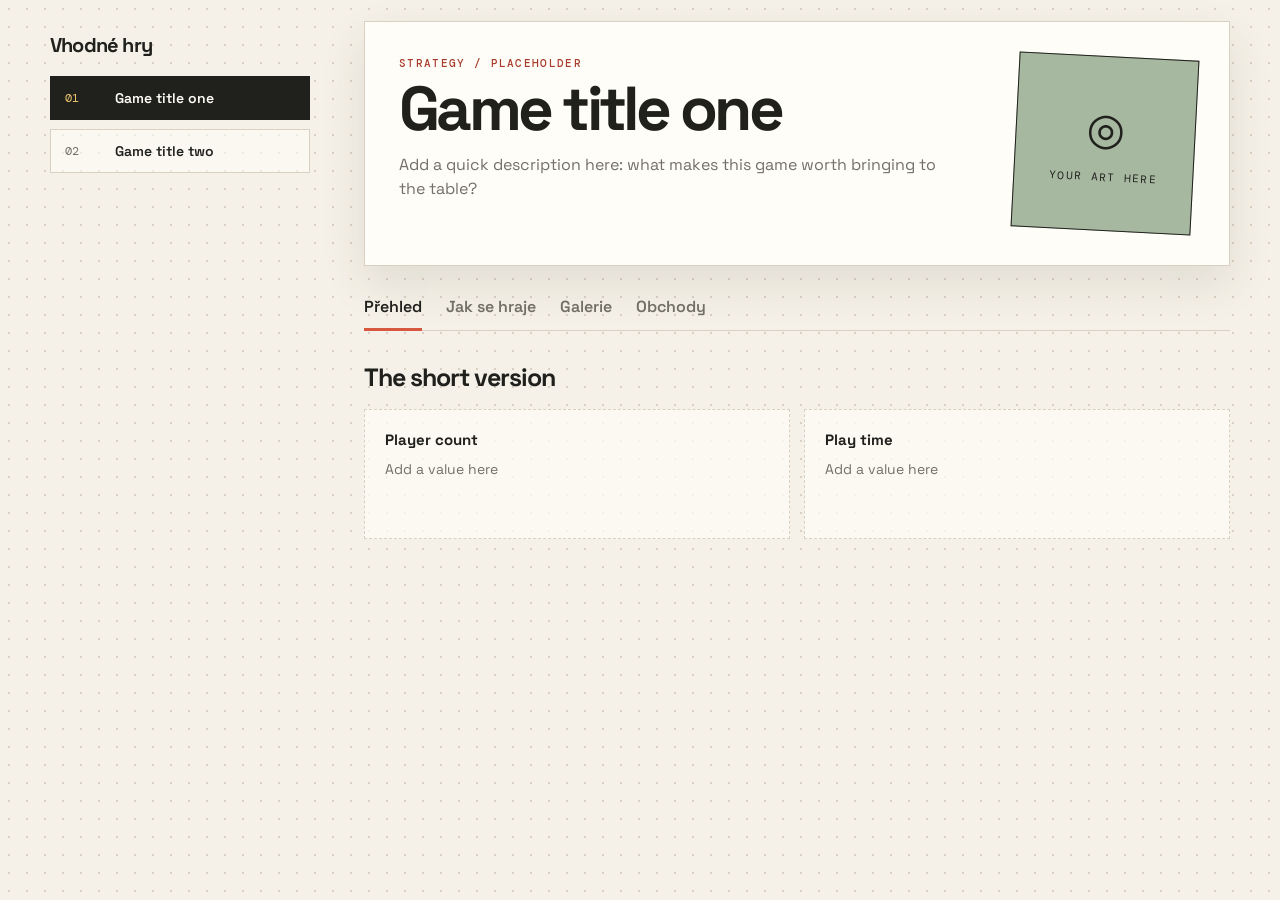
==== index.html @ 410dccf3 "base init" ====
<!doctype html>
<html lang="cs">
<head>
   <meta charset="utf-8">
   <meta name="viewport" content="width=device-width, initial-scale=1">
   <meta name="description" content="A board game shortlist for game night.">
   <title>Game Night Shortlist</title>
   <link rel="stylesheet" href="style.css">
</head>
<body>
<div class="shell">
   <br>

   <main class="layout">
      <aside class="selector" aria-label="Board game selector">
         <h2>Vhodné hry</h2>
         <div class="game-list" id="game-list" role="tablist" aria-label="Choose a board game">
         </div>
      </aside>

      <section class="content" aria-live="polite">
         <div id="game-hero-container"></div>

         <div class="tabs" role="tablist" aria-label="Game information">
            <button class="tab" role="tab" aria-selected="true" data-tab="overview">Přehled</button>
            <button class="tab" role="tab" aria-selected="false" data-tab="rules">Jak se hraje</button>
            <button class="tab" role="tab" aria-selected="false" data-tab="gallery">Galerie</button>
            <button class="tab" role="tab" aria-selected="false" data-tab="shops">Obchody</button>
         </div>

         <div id="game-panel-container"></div>
      </section>
   </main>
</div>

<script>
   const gameListContainer = document.querySelector('#game-list');
   const tabButtons = document.querySelectorAll('.tabs .tab');
   const heroContainer = document.querySelector('#game-hero-container');
   const panelContainer = document.querySelector('#game-panel-container');

   let currentTab = 'overview';
   const gameCache = {};

   function selectTab(tabName) {
      currentTab = tabName;
      tabButtons.forEach(tab => {
         tab.setAttribute('aria-selected', tab.dataset.tab === tabName ? 'true' : 'false');
      });

      const panels = panelContainer.querySelectorAll('.tab-panel');
      panels.forEach(panel => {
         if (panel.dataset.panel === tabName) {
            panel.removeAttribute('hidden');
         } else {
            panel.setAttribute('hidden', '');
         }
      });
   }

   function renderGame(htmlContent) {
      const parser = new DOMParser();
      const doc = parser.parseFromString(htmlContent, 'text/html');
      const hero = doc.querySelector('.game-hero');
      const panels = doc.querySelectorAll('.tab-panel');

      heroContainer.innerHTML = '';
      if (hero) {
         heroContainer.appendChild(hero);
      }

      panelContainer.innerHTML = '';
      panels.forEach(panel => {
         panelContainer.appendChild(panel);
      });

      selectTab(currentTab);
   }

   function loadGame(src) {
      if (gameCache[src]) {
         renderGame(gameCache[src]);
         return;
      }

      const xhr = new XMLHttpRequest();
      xhr.open('GET', src);
      xhr.onload = function() {
         if ((xhr.status >= 200 && xhr.status < 300) || (xhr.status === 0 && xhr.responseText && xhr.responseText.trim().length > 0)) {
            gameCache[src] = xhr.responseText;
            renderGame(xhr.responseText);
         } else {
            panelContainer.innerHTML = '<p class="empty-note">Failed to load game content.</p>';
         }
      };
      xhr.onerror = function() {
         panelContainer.innerHTML = '<p class="empty-note">Error loading game content.</p>';
      };
      xhr.send();
   }

   function selectGame(button) {
      const allButtons = gameListContainer.querySelectorAll('.game-button');
      allButtons.forEach(btn => {
         btn.setAttribute('aria-selected', btn === button ? 'true' : 'false');
      });
      currentTab = 'overview';
      loadGame(button.dataset.src || button.getAttribute('data-src'));
   }

   function loadGameList(index = 1) {
      const src = `games/game-${index}.html`;
      const xhr = new XMLHttpRequest();
      xhr.open('GET', src);
      xhr.onload = function() {
         if ((xhr.status >= 200 && xhr.status < 300) || (xhr.status === 0 && xhr.responseText && xhr.responseText.trim().length > 0)) {
            gameCache[src] = xhr.responseText;

            const parser = new DOMParser();
            const doc = parser.parseFromString(xhr.responseText, 'text/html');
            const heading = doc.querySelector('.game-hero h2') || doc.querySelector('h2');
            const gameName = heading ? heading.textContent.trim() : '';

            const button = document.createElement('button');
            button.className = 'game-button';
            button.setAttribute('role', 'tab');
            button.setAttribute('aria-selected', index === 1 ? 'true' : 'false');
            button.setAttribute('data-src', src);

            const numberSpan = document.createElement('span');
            numberSpan.className = 'game-number';
            numberSpan.textContent = String(index).padStart(2, '0');

            const nameSpan = document.createElement('span');
            nameSpan.className = 'game-name';
            nameSpan.textContent = gameName;

            button.appendChild(numberSpan);
            button.appendChild(nameSpan);

            button.addEventListener('click', () => {
               selectGame(button);
            });

            gameListContainer.appendChild(button);

            if (index === 1) {
               renderGame(xhr.responseText);
            }

            loadGameList(index + 1);
         }
      };
      xhr.onerror = function() {
         // Stop loading next games on error
      };
      xhr.send();
   }

   tabButtons.forEach(tab => {
      tab.addEventListener('click', () => {
         selectTab(tab.dataset.tab);
      });
   });

   loadGameList(1);
</script>
</body>
</html>
---- style.css ----
@import url('https://fonts.googleapis.com/css2?family=DM+Mono:wght@400;500&family=Space+Grotesk:wght@400;500;600;700&display=swap');

:root {
   --ink: #20201d;
   --muted: #726f66;
   --paper: #f5f1e8;
   --panel: #fffdf8;
   --line: #d8d0c1;
   --accent: #d8573f;
   --accent-dark: #a83d2d;
   --sage: #a7b8a0;
   --yellow: #f0c76d;
   --shadow: 0 18px 42px rgba(63, 54, 40, .11);
}

* {
   box-sizing: border-box;
}
[hidden] {
   display: none !important;
}
html {
   scroll-behavior: smooth;
}
body {
   margin: 0;
   color: var(--ink);
   background-color: var(--paper);
   background-image: radial-gradient(#d8d0c1 0.8px, transparent 0.8px);
   background-size: 18px 18px;
   font-family: 'Space Grotesk', sans-serif;
}
button {
   font: inherit;
}
.shell {
   width: min(1180px, calc(100% - 40px));
   margin: 0 auto;
}
.topbar {
   display: flex;
   justify-content: space-between;
   align-items: center;
   padding: 28px 0 38px;
   border-bottom: 1px solid var(--line);
}
.brand {
   display: flex;
   align-items: center;
   gap: 12px;
   font-weight: 700;
   letter-spacing: -.03em;
}
.brand-mark {
   display: grid;
   place-items: center;
   width: 38px;
   height: 38px;
   color: var(--ink);
   background: var(--yellow);
   border: 1px solid var(--ink);
   box-shadow: 3px 3px 0 var(--ink);
   font-size: 19px;
   transform: rotate(-5deg);
}
.eyebrow, .mono {
   font-family: 'DM Mono', monospace;
   text-transform: uppercase;
   letter-spacing: .12em;
   font-size: 11px;
}
.eyebrow {
   color: var(--accent-dark);
   font-weight: 500;
}
header {
   padding: 70px 0 48px;
   max-width: 790px;
}
h1 {
   max-width: 690px;
   margin: 14px 0 18px;
   font-size: clamp(48px, 8vw, 92px);
   line-height: .92;
   letter-spacing: -.07em;
}
.intro {
   max-width: 530px;
   color: var(--muted);
   font-size: 18px;
   line-height: 1.55;
}
.layout {
   display: grid;
   grid-template-columns: 260px 1fr;
   gap: 54px;
   padding-bottom: 76px;
}
.selector {
   position: sticky;
   top: 20px;
   align-self: start;
}
.selector h2 {
   margin: 11px 0 18px;
   font-size: 20px;
   letter-spacing: -.04em;
}
.game-list {
   display: grid;
   gap: 9px;
}
.game-button {
   display: grid;
   grid-template-columns: 38px 1fr;
   gap: 12px;
   align-items: center;
   width: 100%;
   padding: 12px 14px;
   color: var(--ink);
   text-align: left;
   background: rgba(255, 253, 248, .58);
   border: 1px solid var(--line);
   cursor: pointer;
   transition: transform .2s ease, background .2s ease, border-color .2s ease;
}
.game-button:hover {
   transform: translateX(4px);
   border-color: var(--ink);
}
.game-button[aria-selected="true"] {
   color: var(--panel);
   background: var(--ink);
   border-color: var(--ink);
}
.game-number {
   font-family: 'DM Mono', monospace;
   font-size: 12px;
   color: var(--muted);
}
.game-button[aria-selected="true"] .game-number {
   color: var(--yellow);
}
.game-name {
   font-weight: 600;
   font-size: 14px;
}
.content {
   min-width: 0;
}
.game-hero {
   display: grid;
   grid-template-columns: 1fr 180px;
   gap: 30px;
   align-items: start;
   min-height: 245px;
   padding: 34px;
   background: var(--panel);
   border: 1px solid var(--line);
   box-shadow: var(--shadow);
}
.game-hero h2 {
   margin: 10px 0 14px;
   font-size: clamp(36px, 5vw, 62px);
   line-height: .95;
   letter-spacing: -.06em;
}
.game-description {
   max-width: 560px;
   margin: 0;
   color: var(--muted);
   line-height: 1.5;
}
.game-stamp {
   display: grid;
   place-items: center;
   align-self: stretch;
   min-height: 150px;
   color: var(--ink);
   border: 1px solid var(--ink);
   background: var(--sage);
   transform: rotate(3deg);
}
.stamp-inner {
   text-align: center;
}
.stamp-icon {
   display: block;
   margin-bottom: 8px;
   font-size: 44px;
}
.tabs {
   display: flex;
   gap: 24px;
   margin: 30px 0 0;
   border-bottom: 1px solid var(--line);
}
.tab {
   position: relative;
   padding: 0 0 13px;
   color: var(--muted);
   background: none;
   border: 0;
   cursor: pointer;
   font-weight: 600;
}
.tab::after {
   content: '';
   position: absolute;
   right: 0;
   bottom: -1px;
   left: 0;
   height: 3px;
   background: transparent;
}
.tab:hover, .tab[aria-selected="true"] {
   color: var(--ink);
}
.tab[aria-selected="true"]::after {
   background: var(--accent);
}
.tab-panel {
   padding-top: 30px;
   animation: reveal .35s ease both;
}
.tab-panel h3 {
   margin: 0 0 16px;
   font-size: 25px;
   letter-spacing: -.04em;
}
.placeholder-grid {
   display: grid;
   grid-template-columns: repeat(2, 1fr);
   gap: 14px;
}
.placeholder {
   min-height: 130px;
   padding: 20px;
   background: rgba(255, 253, 248, .72);
   border: 1px dashed var(--line);
}
.placeholder strong {
   display: block;
   margin-bottom: 10px;
   font-size: 15px;
}
.placeholder p {
   margin: 0;
   color: var(--muted);
   font-size: 14px;
   line-height: 1.45;
}
.empty-note {
   padding: 22px 0;
   color: var(--muted);
   line-height: 1.6;
}
.shop-list {
   display: grid;
   gap: 12px;
}
.shop-item {
   display: flex;
   justify-content: space-between;
   align-items: center;
   padding: 16px 20px;
   background: var(--panel);
   border: 1px solid var(--line);
   transition: border-color .2s ease, transform .2s ease;
}
.shop-item:hover {
   border-color: var(--ink);
   transform: translateX(4px);
}
.shop-info {
   display: flex;
   flex-direction: column;
   gap: 4px;
}
.shop-name {
   font-weight: 600;
   font-size: 16px;
   color: var(--ink);
}
.shop-link {
   font-size: 13px;
   color: var(--accent);
   text-decoration: none;
}
.shop-link:hover {
   text-decoration: underline;
   color: var(--accent-dark);
}
.shop-price {
   font-family: 'DM Mono', monospace;
   font-weight: 600;
   font-size: 18px;
   color: var(--ink);
   text-align: right;
   white-space: nowrap;
   margin-left: 16px;
}
footer {
   padding: 22px 0 35px;
   color: var(--muted);
   border-top: 1px solid var(--line);
   font-size: 13px;
}
@keyframes reveal {
   from {
      opacity: 0;
      transform: translateY(5px);
   }
   to {
      opacity: 1;
      transform: translateY(0);
   }
}
@media (max-width: 720px) {
   .shell {
      width: min(100% - 28px, 560px);
   }

   .topbar {
      padding-top: 18px;
      padding-bottom: 24px;
   }

   header {
      padding: 48px 0 34px;
   }

   h1 {
      font-size: clamp(49px, 16vw, 76px);
   }

   .layout {
      display: block;
   }

   .selector {
      position: static;
      margin-bottom: 34px;
   }

   .game-list {
      display: flex;
      overflow-x: auto;
      padding: 2px 2px 12px;
   }

   .game-button {
      flex: 0 0 170px;
   }

   .game-hero {
      grid-template-columns: 1fr;
      padding: 24px;
      vertical-align: top;
   }

   .game-stamp {
      min-height: 110px;
   }

   .tabs {
      gap: 18px;
      overflow-x: auto;
   }

   .tab {
      flex: 0 0 auto;
      font-size: 14px;
   }

   .placeholder-grid {
      grid-template-columns: 1fr;
   }
}
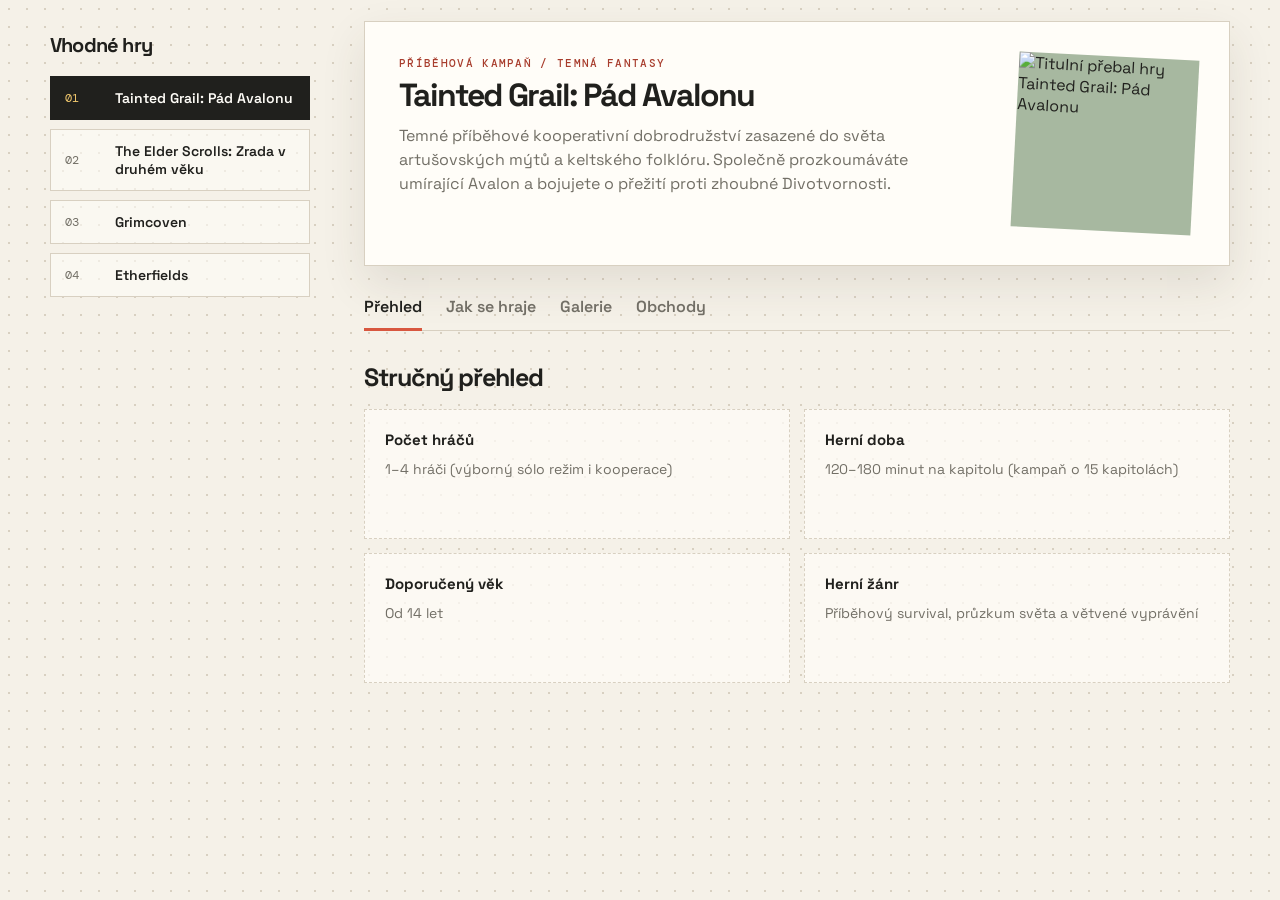
==== commit bd44a9a9: "gallery + Etherfields" ====
--- a/index.html
+++ b/index.html
@@ -5,6 +5,7 @@
    <meta name="viewport" content="width=device-width, initial-scale=1">
    <meta name="description" content="A board game shortlist for game night.">
    <title>Game Night Shortlist</title>
+   <link rel="stylesheet" href="https://cdn.jsdelivr.net/npm/@fancyapps/ui@5.0/dist/fancybox/fancybox.css">
    <link rel="stylesheet" href="style.css">
 </head>
 <body>
@@ -33,6 +34,7 @@
    </main>
 </div>
 
+<script src="https://cdn.jsdelivr.net/npm/@fancyapps/ui@5.0/dist/fancybox/fancybox.umd.js"></script>
 <script>
    const gameListContainer = document.querySelector('#game-list');
    const tabButtons = document.querySelectorAll('.tabs .tab');
@@ -58,6 +60,32 @@
       });
    }
 
+   function initGallery() {
+      const galleryItems = panelContainer.querySelectorAll('.gallery-item');
+      galleryItems.forEach(item => {
+         const img = item.querySelector('img');
+         const caption = item.querySelector('.gallery-caption');
+         if (img && !item.hasAttribute('data-src')) {
+            item.setAttribute('data-src', img.src);
+         }
+         if (!item.hasAttribute('data-fancybox')) {
+            item.setAttribute('data-fancybox', 'gallery');
+         }
+         if (!item.hasAttribute('data-caption')) {
+            if (caption) {
+               item.setAttribute('data-caption', caption.textContent.trim());
+            } else if (img && img.alt) {
+               item.setAttribute('data-caption', img.alt);
+            }
+         }
+      });
+
+      if (typeof Fancybox !== 'undefined') {
+         Fancybox.unbind('[data-fancybox="gallery"]');
+         Fancybox.bind('[data-fancybox="gallery"]', {});
+      }
+   }
+
    function renderGame(htmlContent) {
       const parser = new DOMParser();
       const doc = parser.parseFromString(htmlContent, 'text/html');
@@ -75,6 +103,7 @@
       });
 
       selectTab(currentTab);
+      initGallery();
    }
 
    function loadGame(src) {
--- a/style.css
+++ b/style.css
@@ -161,7 +161,7 @@
 }
 .game-hero h2 {
    margin: 10px 0 14px;
-   font-size: clamp(36px, 5vw, 62px);
+   font-size: 2rem;
    line-height: .95;
    letter-spacing: -.06em;
 }
@@ -177,9 +177,15 @@
    align-self: stretch;
    min-height: 150px;
    color: var(--ink);
-   border: 1px solid var(--ink);
    background: var(--sage);
    transform: rotate(3deg);
+   overflow: hidden;
+}
+.game-stamp img {
+   width: 100%;
+   height: 100%;
+   object-fit: cover;
+   display: block;
 }
 .stamp-inner {
    text-align: center;
@@ -250,6 +256,61 @@
    font-size: 14px;
    line-height: 1.45;
 }
+.gallery-grid {
+   display: grid;
+   grid-template-columns: repeat(2, 1fr);
+   gap: 16px;
+}
+.gallery-item {
+   position: relative;
+   overflow: hidden;
+   background: var(--panel);
+   border: 1px solid var(--line);
+   cursor: pointer;
+}
+.gallery-item img {
+   display: block;
+   width: 100%;
+   height: 220px;
+   object-fit: cover;
+   transition: transform .3s ease;
+}
+.gallery-item:hover img {
+   transform: scale(1.03);
+}
+.gallery-caption {
+   padding: 10px 14px;
+   font-size: 13px;
+   color: var(--muted);
+   border-top: 1px solid var(--line);
+   background: rgba(255, 253, 248, .9);
+}
+.rules-content {
+   display: grid;
+   gap: 16px;
+   line-height: 1.6;
+   color: var(--ink);
+}
+.rules-content p {
+   margin: 0;
+   color: var(--muted);
+}
+.rules-block {
+   padding: 18px 20px;
+   background: rgba(255, 253, 248, .72);
+   border: 1px solid var(--line);
+}
+.rules-block h4 {
+   margin: 0 0 8px;
+   font-size: 16px;
+   color: var(--ink);
+}
+.rules-block p {
+   margin: 0;
+   font-size: 14px;
+   line-height: 1.55;
+   color: var(--muted);
+}
 .empty-note {
    padding: 22px 0;
    color: var(--muted);
@@ -293,7 +354,7 @@
 }
 .shop-price {
    font-family: 'DM Mono', monospace;
-   font-weight: 600;
+   font-weight: 400;
    font-size: 18px;
    color: var(--ink);
    text-align: right;
@@ -331,7 +392,7 @@
    }
 
    h1 {
-      font-size: clamp(49px, 16vw, 76px);
+      font-size: clamp(49px, 16vw, 36px);
    }
 
    .layout {
@@ -373,7 +434,8 @@
       font-size: 14px;
    }
 
-   .placeholder-grid {
+   .placeholder-grid,
+   .gallery-grid {
       grid-template-columns: 1fr;
    }
 }
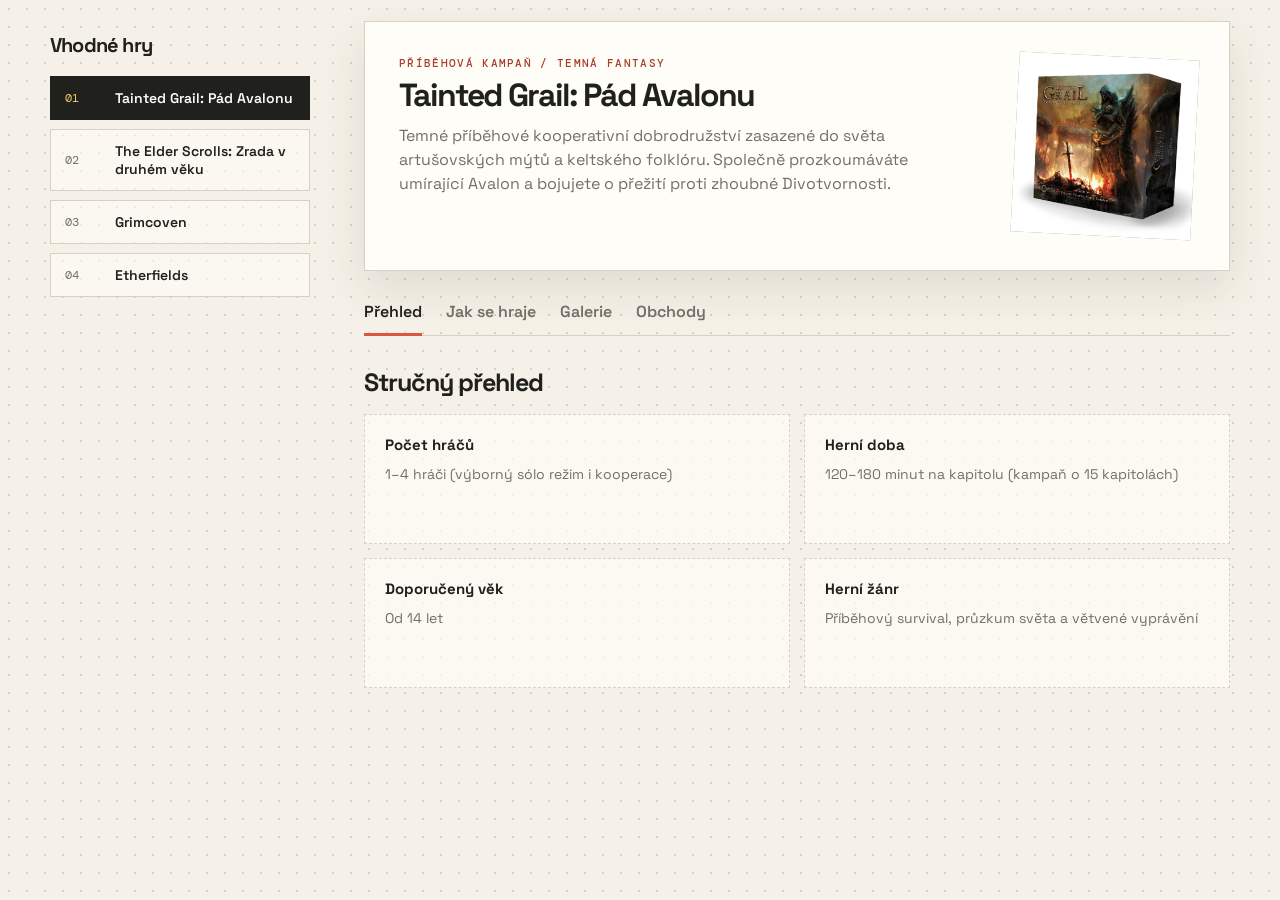
==== commit 57fff11c: "router" ====
--- a/index.html
+++ b/index.html
@@ -41,8 +41,56 @@
    const heroContainer = document.querySelector('#game-hero-container');
    const panelContainer = document.querySelector('#game-panel-container');
 
+   const validTabs = ['overview', 'rules', 'gallery', 'shops'];
+   let currentGameId = 'game-1';
    let currentTab = 'overview';
+   let loadedGameId = null;
    const gameCache = {};
+
+   function parseHash() {
+      const hash = window.location.hash.replace(/^#\/?/, '').trim();
+      let gameId = null;
+      let tab = null;
+
+      if (hash) {
+         const parts = hash.split(/[\/\?&]/).filter(Boolean);
+         for (const part of parts) {
+            const lower = part.toLowerCase();
+            if (/^game-\d+$/i.test(lower)) {
+               gameId = lower;
+            } else if (/^tab=(.+)$/i.test(lower)) {
+               const val = lower.split('=')[1];
+               if (validTabs.includes(val)) tab = val;
+            } else if (validTabs.includes(lower)) {
+               tab = lower;
+            }
+         }
+
+         if (!gameId) {
+            const match = hash.match(/game-\d+/i);
+            if (match) {
+               gameId = match[0].toLowerCase();
+            }
+         }
+      }
+
+      return {
+         gameId: gameId || 'game-1',
+         tab: (tab && validTabs.includes(tab)) ? tab : 'overview'
+      };
+   }
+
+   function updateHash(gameId, tab, replace = false) {
+      const newHash = `#${gameId}/${tab}`;
+      if (window.location.hash !== newHash) {
+         if (replace) {
+            history.replaceState(null, '', newHash);
+            applyRoute();
+         } else {
+            window.location.hash = newHash;
+         }
+      }
+   }
 
    function selectTab(tabName) {
       currentTab = tabName;
@@ -86,7 +134,7 @@
       }
    }
 
-   function renderGame(htmlContent) {
+   function renderGame(htmlContent, gameId) {
       const parser = new DOMParser();
       const doc = parser.parseFromString(htmlContent, 'text/html');
       const hero = doc.querySelector('.game-hero');
@@ -102,13 +150,14 @@
          panelContainer.appendChild(panel);
       });
 
+      loadedGameId = gameId;
       selectTab(currentTab);
       initGallery();
    }
 
-   function loadGame(src) {
+   function loadGame(src, gameId) {
       if (gameCache[src]) {
-         renderGame(gameCache[src]);
+         renderGame(gameCache[src], gameId);
          return;
       }
 
@@ -117,7 +166,9 @@
       xhr.onload = function() {
          if ((xhr.status >= 200 && xhr.status < 300) || (xhr.status === 0 && xhr.responseText && xhr.responseText.trim().length > 0)) {
             gameCache[src] = xhr.responseText;
-            renderGame(xhr.responseText);
+            if (currentGameId === gameId) {
+               renderGame(xhr.responseText, gameId);
+            }
          } else {
             panelContainer.innerHTML = '<p class="empty-note">Failed to load game content.</p>';
          }
@@ -128,55 +179,80 @@
       xhr.send();
    }
 
-   function selectGame(button) {
+   function updateGameButtonsSelection() {
       const allButtons = gameListContainer.querySelectorAll('.game-button');
       allButtons.forEach(btn => {
-         btn.setAttribute('aria-selected', btn === button ? 'true' : 'false');
-      });
-      currentTab = 'overview';
-      loadGame(button.dataset.src || button.getAttribute('data-src'));
+         const isSelected = btn.dataset.gameId === currentGameId;
+         btn.setAttribute('aria-selected', isSelected ? 'true' : 'false');
+      });
+   }
+
+   function applyRoute() {
+      const route = parseHash();
+      currentGameId = route.gameId;
+      currentTab = route.tab;
+
+      const targetHash = `#${currentGameId}/${currentTab}`;
+      if (window.location.hash !== targetHash) {
+         history.replaceState(null, '', targetHash);
+      }
+
+      updateGameButtonsSelection();
+
+      if (loadedGameId === currentGameId && panelContainer.children.length > 0) {
+         selectTab(currentTab);
+      } else {
+         const src = `games/${currentGameId}.html`;
+         loadGame(src, currentGameId);
+      }
+   }
+
+   function createGameButton(src, index, htmlContent) {
+      const parser = new DOMParser();
+      const doc = parser.parseFromString(htmlContent, 'text/html');
+      const heading = doc.querySelector('.game-hero h2') || doc.querySelector('h2');
+      const gameName = heading ? heading.textContent.trim() : '';
+      const gameId = `game-${index}`;
+
+      const button = document.createElement('button');
+      button.className = 'game-button';
+      button.setAttribute('role', 'tab');
+      button.setAttribute('aria-selected', gameId === currentGameId ? 'true' : 'false');
+      button.setAttribute('data-src', src);
+      button.setAttribute('data-game-id', gameId);
+
+      const numberSpan = document.createElement('span');
+      numberSpan.className = 'game-number';
+      numberSpan.textContent = String(index).padStart(2, '0');
+
+      const nameSpan = document.createElement('span');
+      nameSpan.className = 'game-name';
+      nameSpan.textContent = gameName;
+
+      button.appendChild(numberSpan);
+      button.appendChild(nameSpan);
+
+      button.addEventListener('click', () => {
+         updateHash(gameId, currentTab);
+      });
+
+      gameListContainer.appendChild(button);
    }
 
    function loadGameList(index = 1) {
       const src = `games/game-${index}.html`;
+      if (gameCache[src]) {
+         createGameButton(src, index, gameCache[src]);
+         loadGameList(index + 1);
+         return;
+      }
+
       const xhr = new XMLHttpRequest();
       xhr.open('GET', src);
       xhr.onload = function() {
          if ((xhr.status >= 200 && xhr.status < 300) || (xhr.status === 0 && xhr.responseText && xhr.responseText.trim().length > 0)) {
             gameCache[src] = xhr.responseText;
-
-            const parser = new DOMParser();
-            const doc = parser.parseFromString(xhr.responseText, 'text/html');
-            const heading = doc.querySelector('.game-hero h2') || doc.querySelector('h2');
-            const gameName = heading ? heading.textContent.trim() : '';
-
-            const button = document.createElement('button');
-            button.className = 'game-button';
-            button.setAttribute('role', 'tab');
-            button.setAttribute('aria-selected', index === 1 ? 'true' : 'false');
-            button.setAttribute('data-src', src);
-
-            const numberSpan = document.createElement('span');
-            numberSpan.className = 'game-number';
-            numberSpan.textContent = String(index).padStart(2, '0');
-
-            const nameSpan = document.createElement('span');
-            nameSpan.className = 'game-name';
-            nameSpan.textContent = gameName;
-
-            button.appendChild(numberSpan);
-            button.appendChild(nameSpan);
-
-            button.addEventListener('click', () => {
-               selectGame(button);
-            });
-
-            gameListContainer.appendChild(button);
-
-            if (index === 1) {
-               renderGame(xhr.responseText);
-            }
-
+            createGameButton(src, index, xhr.responseText);
             loadGameList(index + 1);
          }
       };
@@ -188,10 +264,16 @@
 
    tabButtons.forEach(tab => {
       tab.addEventListener('click', () => {
-         selectTab(tab.dataset.tab);
+         const tabName = tab.dataset.tab;
+         if (validTabs.includes(tabName)) {
+            updateHash(currentGameId, tabName);
+         }
       });
    });
 
+   window.addEventListener('hashchange', applyRoute);
+
+   applyRoute();
    loadGameList(1);
 </script>
 </body>
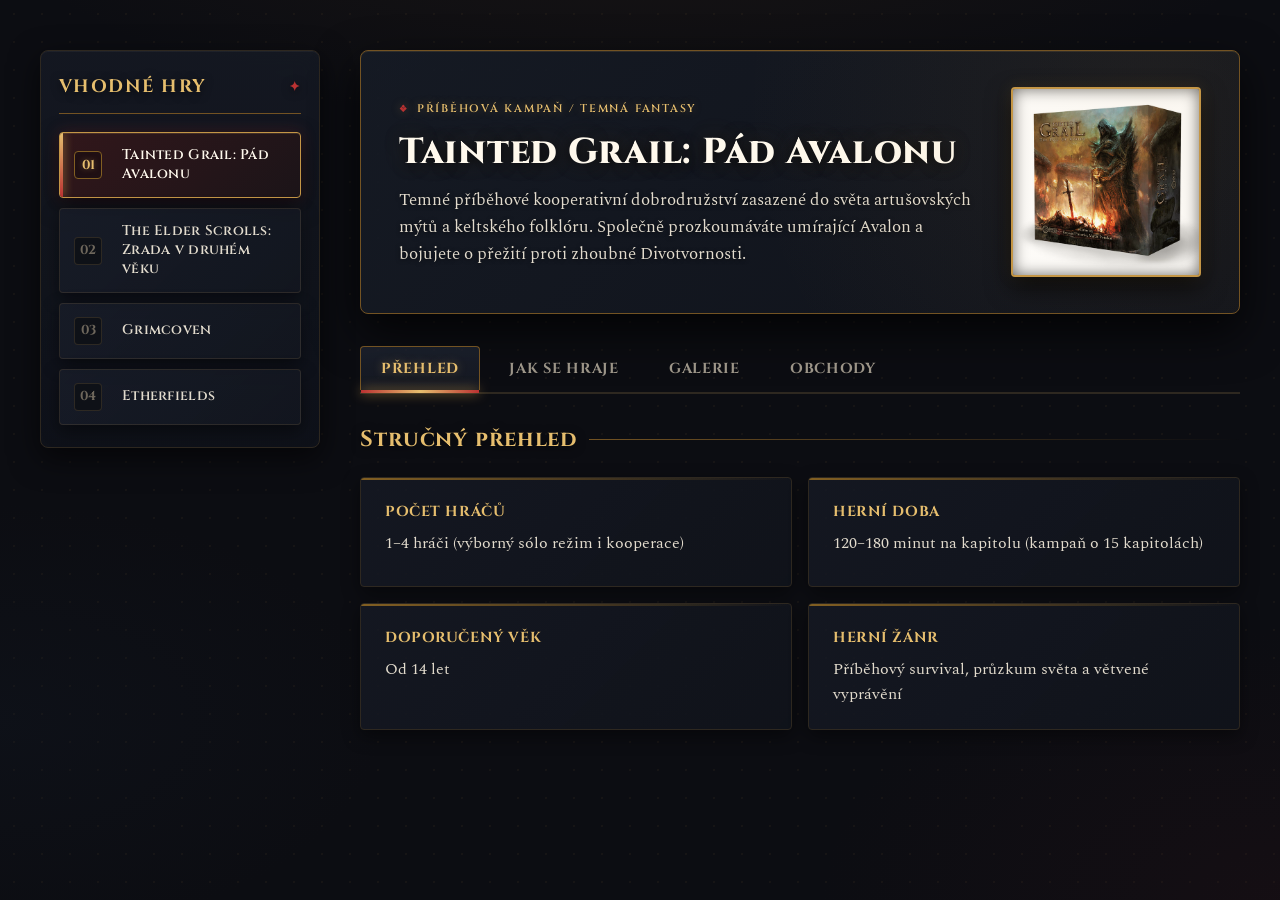
==== commit afc4c692: "dark theme" ====
--- a/index.html
+++ b/index.html
@@ -5,6 +5,9 @@
    <meta name="viewport" content="width=device-width, initial-scale=1">
    <meta name="description" content="A board game shortlist for game night.">
    <title>Game Night Shortlist</title>
+   <link rel="preconnect" href="https://fonts.googleapis.com">
+   <link rel="preconnect" href="https://fonts.gstatic.com" crossorigin>
+   <link href="https://fonts.googleapis.com/css2?family=Cinzel+Decorative:wght@700&family=Cinzel:wght@400;600;700;800;900&family=Spectral:ital,wght@0,300;0,400;0,500;0,600;0,700;1,400;1,600&display=swap" rel="stylesheet">
    <link rel="stylesheet" href="https://cdn.jsdelivr.net/npm/@fancyapps/ui@5.0/dist/fancybox/fancybox.css">
    <link rel="stylesheet" href="style.css">
 </head>
--- a/style.css
+++ b/style.css
@@ -1,441 +1,787 @@
-@import url('https://fonts.googleapis.com/css2?family=DM+Mono:wght@400;500&family=Space+Grotesk:wght@400;500;600;700&display=swap');
+@import url('https://fonts.googleapis.com/css2?family=Cinzel+Decorative:wght@700&family=Cinzel:wght@400;600;700;800;900&family=Spectral:ital,wght@0,300;0,400;0,500;0,600;0,700;1,400;1,600&display=swap');
 
 :root {
-   --ink: #20201d;
-   --muted: #726f66;
-   --paper: #f5f1e8;
-   --panel: #fffdf8;
-   --line: #d8d0c1;
-   --accent: #d8573f;
-   --accent-dark: #a83d2d;
-   --sage: #a7b8a0;
-   --yellow: #f0c76d;
-   --shadow: 0 18px 42px rgba(63, 54, 40, .11);
+   --bg-base: #0c0d12;
+   --bg-surface: #131720;
+   --bg-surface-elevated: #1a1f2c;
+   --bg-card: #161a24;
+   --bg-card-hover: #1f2533;
+   --bg-card-active: #251e22;
+
+   --ink: #e2dbcd;
+   --ink-bright: #fff9ed;
+   --muted: #9c9588;
+   --muted-dark: #6e675c;
+
+   --line: #2e2820;
+   --line-subtle: rgba(190, 150, 90, 0.15);
+   --line-gold: #735323;
+   --line-gold-bright: #c49646;
+
+   --gold: #c99846;
+   --gold-light: #e6be6e;
+   --gold-dark: #825f22;
+   --gold-dim: rgba(201, 152, 70, 0.12);
+
+   --crimson: #8f2222;
+   --crimson-light: #ba3232;
+   --crimson-dark: #571313;
+   --crimson-glow: rgba(186, 50, 50, 0.35);
+
+   --shadow-deep: 0 18px 45px rgba(0, 0, 0, 0.75);
+   --shadow-panel: 0 10px 30px rgba(0, 0, 0, 0.6), inset 0 1px 0 rgba(226, 219, 205, 0.05);
+   --shadow-card: 0 6px 18px rgba(0, 0, 0, 0.45);
+   --glow-gold: 0 0 20px rgba(201, 152, 70, 0.2);
+
+   --radius-sm: 4px;
+   --radius-md: 8px;
+   --radius-lg: 12px;
 }
 
 * {
    box-sizing: border-box;
 }
+
 [hidden] {
    display: none !important;
 }
+
 html {
    scroll-behavior: smooth;
-}
+   background-color: var(--bg-base);
+}
+
 body {
    margin: 0;
    color: var(--ink);
-   background-color: var(--paper);
-   background-image: radial-gradient(#d8d0c1 0.8px, transparent 0.8px);
-   background-size: 18px 18px;
-   font-family: 'Space Grotesk', sans-serif;
-}
+   background-color: var(--bg-base);
+   background-image:
+      radial-gradient(ellipse 80% 50% at 50% -20%, rgba(90, 60, 30, 0.2), transparent 70%),
+      radial-gradient(ellipse 60% 50% at 100% 100%, rgba(60, 20, 25, 0.18), transparent 60%),
+      radial-gradient(ellipse 50% 40% at 0% 80%, rgba(20, 30, 45, 0.22), transparent 60%),
+      radial-gradient(rgba(196, 150, 70, 0.06) 1px, transparent 1px);
+   background-size: 100% 100%, 100% 100%, 100% 100%, 28px 28px;
+   background-attachment: fixed;
+   font-family: 'Spectral', Georgia, serif;
+   font-size: 16px;
+   line-height: 1.6;
+   min-height: 100vh;
+   text-rendering: optimizeLegibility;
+   -webkit-font-smoothing: antialiased;
+}
+
+::selection {
+   background: var(--crimson-light);
+   color: var(--ink-bright);
+}
+
 button {
    font: inherit;
 }
+
+/* Custom grim scrollbars */
+::-webkit-scrollbar {
+   width: 9px;
+   height: 9px;
+}
+::-webkit-scrollbar-track {
+   background: var(--bg-base);
+}
+::-webkit-scrollbar-thumb {
+   background: #2b2823;
+   border-radius: 4px;
+   border: 1px solid var(--line-gold);
+}
+::-webkit-scrollbar-thumb:hover {
+   background: var(--gold-dark);
+}
+
 .shell {
-   width: min(1180px, calc(100% - 40px));
+   width: min(1200px, calc(100% - 40px));
    margin: 0 auto;
 }
-.topbar {
-   display: flex;
-   justify-content: space-between;
+
+/* Typography & Titles */
+h1, h2, h3, h4 {
+   font-family: 'Cinzel', Georgia, serif;
+   color: var(--ink-bright);
+   font-weight: 700;
+   letter-spacing: 0.03em;
+   text-shadow: 0 2px 10px rgba(0, 0, 0, 0.7);
+}
+
+.eyebrow, .mono {
+   font-family: 'Cinzel', serif;
+   text-transform: uppercase;
+   letter-spacing: 0.16em;
+   font-size: 11px;
+   font-weight: 600;
+}
+
+.eyebrow {
+   display: inline-flex;
    align-items: center;
-   padding: 28px 0 38px;
-   border-bottom: 1px solid var(--line);
-}
-.brand {
+   gap: 8px;
+   color: var(--gold-light);
+   margin-bottom: 6px;
+   text-shadow: 0 0 10px rgba(201, 152, 70, 0.35);
+}
+
+.eyebrow::before {
+   content: '❖';
+   font-size: 9px;
+   color: var(--crimson-light);
+}
+
+/* Main Layout */
+.layout {
+   display: grid;
+   grid-template-columns: 280px 1fr;
+   gap: 40px;
+   padding-top: 24px;
+   padding-bottom: 80px;
+}
+
+/* Game Selector Sidebar */
+.selector {
+   position: sticky;
+   top: 24px;
+   align-self: start;
+   background: linear-gradient(180deg, rgba(22, 26, 36, 0.85) 0%, rgba(15, 18, 26, 0.95) 100%);
+   padding: 22px 18px;
+   border: 1px solid var(--line);
+   border-radius: var(--radius-md);
+   box-shadow: var(--shadow-panel);
+   backdrop-filter: blur(10px);
+}
+
+.selector h2 {
+   margin: 0 0 18px;
+   padding-bottom: 12px;
+   font-size: 18px;
+   font-weight: 700;
+   color: var(--gold-light);
+   text-transform: uppercase;
+   letter-spacing: 0.08em;
+   border-bottom: 1px solid var(--line-gold);
    display: flex;
    align-items: center;
-   gap: 12px;
-   font-weight: 700;
-   letter-spacing: -.03em;
-}
-.brand-mark {
-   display: grid;
-   place-items: center;
-   width: 38px;
-   height: 38px;
-   color: var(--ink);
-   background: var(--yellow);
-   border: 1px solid var(--ink);
-   box-shadow: 3px 3px 0 var(--ink);
-   font-size: 19px;
-   transform: rotate(-5deg);
-}
-.eyebrow, .mono {
-   font-family: 'DM Mono', monospace;
-   text-transform: uppercase;
-   letter-spacing: .12em;
-   font-size: 11px;
-}
-.eyebrow {
-   color: var(--accent-dark);
-   font-weight: 500;
-}
-header {
-   padding: 70px 0 48px;
-   max-width: 790px;
-}
-h1 {
-   max-width: 690px;
-   margin: 14px 0 18px;
-   font-size: clamp(48px, 8vw, 92px);
-   line-height: .92;
-   letter-spacing: -.07em;
-}
-.intro {
-   max-width: 530px;
-   color: var(--muted);
-   font-size: 18px;
-   line-height: 1.55;
-}
-.layout {
-   display: grid;
-   grid-template-columns: 260px 1fr;
-   gap: 54px;
-   padding-bottom: 76px;
-}
-.selector {
-   position: sticky;
-   top: 20px;
-   align-self: start;
-}
-.selector h2 {
-   margin: 11px 0 18px;
-   font-size: 20px;
-   letter-spacing: -.04em;
-}
+   justify-content: space-between;
+}
+
+.selector h2::after {
+   content: '✦';
+   font-size: 13px;
+   color: var(--crimson-light);
+}
+
 .game-list {
    display: grid;
-   gap: 9px;
-}
+   gap: 10px;
+}
+
+/* Game Select Button */
 .game-button {
    display: grid;
-   grid-template-columns: 38px 1fr;
+   grid-template-columns: 36px 1fr;
    gap: 12px;
    align-items: center;
    width: 100%;
-   padding: 12px 14px;
+   padding: 13px 14px;
    color: var(--ink);
    text-align: left;
-   background: rgba(255, 253, 248, .58);
-   border: 1px solid var(--line);
+   background: linear-gradient(135deg, rgba(26, 31, 44, 0.7) 0%, rgba(19, 23, 32, 0.8) 100%);
+   border: 1px solid var(--line-subtle);
+   border-radius: var(--radius-sm);
    cursor: pointer;
-   transition: transform .2s ease, background .2s ease, border-color .2s ease;
-}
+   position: relative;
+   overflow: hidden;
+   transition: all 0.25s cubic-bezier(0.16, 1, 0.3, 1);
+   box-shadow: var(--shadow-card);
+}
+
+.game-button::before {
+   content: '';
+   position: absolute;
+   left: 0;
+   top: 0;
+   bottom: 0;
+   width: 3px;
+   background: transparent;
+   transition: background 0.25s ease, box-shadow 0.25s ease;
+}
+
 .game-button:hover {
    transform: translateX(4px);
-   border-color: var(--ink);
-}
+   background: linear-gradient(135deg, rgba(34, 40, 56, 0.85) 0%, rgba(24, 29, 41, 0.95) 100%);
+   border-color: var(--line-gold);
+   color: var(--ink-bright);
+   box-shadow: 0 6px 18px rgba(0, 0, 0, 0.5), var(--glow-gold);
+}
+
+.game-button:hover::before {
+   background: var(--gold);
+   box-shadow: 0 0 8px var(--gold);
+}
+
 .game-button[aria-selected="true"] {
-   color: var(--panel);
-   background: var(--ink);
-   border-color: var(--ink);
-}
+   color: var(--ink-bright);
+   background: linear-gradient(135deg, rgba(55, 23, 26, 0.85) 0%, rgba(28, 20, 24, 0.95) 100%);
+   border-color: var(--line-gold-bright);
+   box-shadow: 0 8px 22px rgba(0, 0, 0, 0.6), 0 0 15px rgba(186, 50, 50, 0.25), inset 0 1px 0 rgba(230, 190, 110, 0.15);
+}
+
+.game-button[aria-selected="true"]::before {
+   background: linear-gradient(180deg, var(--gold-light), var(--crimson-light));
+   box-shadow: 0 0 10px var(--gold);
+}
+
 .game-number {
-   font-family: 'DM Mono', monospace;
-   font-size: 12px;
-   color: var(--muted);
-}
+   font-family: 'Cinzel', serif;
+   font-size: 13px;
+   font-weight: 700;
+   color: var(--muted-dark);
+   display: grid;
+   place-items: center;
+   height: 28px;
+   width: 28px;
+   background: rgba(10, 12, 16, 0.6);
+   border: 1px solid rgba(190, 150, 90, 0.18);
+   border-radius: var(--radius-sm);
+   transition: color 0.25s ease, border-color 0.25s ease, background 0.25s ease;
+}
+
+.game-button:hover .game-number {
+   color: var(--gold-light);
+   border-color: var(--line-gold);
+   background: rgba(15, 18, 25, 0.9);
+}
+
 .game-button[aria-selected="true"] .game-number {
-   color: var(--yellow);
-}
+   color: var(--gold-light);
+   background: rgba(30, 15, 18, 0.9);
+   border-color: var(--gold-dark);
+   text-shadow: 0 0 6px rgba(230, 190, 110, 0.4);
+}
+
 .game-name {
+   font-family: 'Cinzel', Georgia, serif;
    font-weight: 600;
    font-size: 14px;
-}
+   letter-spacing: 0.02em;
+   line-height: 1.35;
+}
+
+/* Content Area */
 .content {
    min-width: 0;
 }
+
+/* Game Hero Banner */
 .game-hero {
    display: grid;
-   grid-template-columns: 1fr 180px;
-   gap: 30px;
-   align-items: start;
+   grid-template-columns: 1fr 190px;
+   gap: 32px;
+   align-items: center;
    min-height: 245px;
-   padding: 34px;
-   background: var(--panel);
-   border: 1px solid var(--line);
-   box-shadow: var(--shadow);
-}
+   padding: 36px 38px;
+   background: linear-gradient(135deg, rgba(22, 27, 37, 0.95) 0%, rgba(16, 19, 27, 0.98) 100%);
+   border: 1px solid var(--line-gold);
+   border-radius: var(--radius-md);
+   box-shadow: var(--shadow-deep), inset 0 1px 0 rgba(230, 190, 110, 0.12);
+   position: relative;
+   overflow: hidden;
+}
+
+.game-hero::after {
+   content: '';
+   position: absolute;
+   top: 0;
+   right: 0;
+   bottom: 0;
+   left: 0;
+   background: radial-gradient(circle at 90% 20%, rgba(201, 152, 70, 0.08), transparent 50%);
+   pointer-events: none;
+}
+
 .game-hero h2 {
-   margin: 10px 0 14px;
-   font-size: 2rem;
-   line-height: .95;
-   letter-spacing: -.06em;
-}
+   margin: 8px 0 14px;
+   font-family: 'Cinzel', Georgia, serif;
+   font-size: clamp(26px, 3.2vw, 36px);
+   font-weight: 800;
+   line-height: 1.15;
+   letter-spacing: 0.02em;
+   color: var(--ink-bright);
+   text-shadow: 0 2px 14px rgba(0, 0, 0, 0.9), 0 0 25px rgba(201, 152, 70, 0.2);
+}
+
 .game-description {
-   max-width: 560px;
+   max-width: 620px;
    margin: 0;
-   color: var(--muted);
-   line-height: 1.5;
-}
+   color: var(--ink);
+   font-size: 16.5px;
+   line-height: 1.65;
+   text-shadow: 0 1px 4px rgba(0, 0, 0, 0.6);
+}
+
 .game-stamp {
    display: grid;
    place-items: center;
-   align-self: stretch;
-   min-height: 150px;
-   color: var(--ink);
-   background: var(--sage);
-   transform: rotate(3deg);
+   align-self: center;
+   height: 190px;
+   width: 100%;
+   border-radius: var(--radius-sm);
+   border: 2px solid var(--line-gold-bright);
+   box-shadow: 0 10px 25px rgba(0, 0, 0, 0.8), 0 0 15px rgba(201, 152, 70, 0.15);
    overflow: hidden;
-}
+   position: relative;
+   background: var(--bg-base);
+}
+
+.game-stamp::after {
+   content: '';
+   position: absolute;
+   inset: 0;
+   box-shadow: inset 0 0 15px rgba(0, 0, 0, 0.6);
+   pointer-events: none;
+}
+
 .game-stamp img {
    width: 100%;
    height: 100%;
    object-fit: cover;
    display: block;
-}
-.stamp-inner {
-   text-align: center;
-}
-.stamp-icon {
-   display: block;
-   margin-bottom: 8px;
-   font-size: 44px;
-}
+   transition: transform 0.4s ease;
+}
+
+.game-stamp:hover img {
+   transform: scale(1.05);
+}
+
+/* Tabs Navigation */
 .tabs {
    display: flex;
-   gap: 24px;
-   margin: 30px 0 0;
-   border-bottom: 1px solid var(--line);
-}
+   gap: 8px;
+   margin: 32px 0 0;
+   border-bottom: 2px solid var(--line);
+   position: relative;
+   padding-bottom: 2px;
+}
+
 .tab {
    position: relative;
-   padding: 0 0 13px;
+   padding: 10px 20px;
    color: var(--muted);
-   background: none;
-   border: 0;
+   background: transparent;
+   border: 1px solid transparent;
+   border-bottom: none;
+   border-radius: var(--radius-sm) var(--radius-sm) 0 0;
    cursor: pointer;
-   font-weight: 600;
-}
+   font-family: 'Cinzel', Georgia, serif;
+   font-weight: 700;
+   font-size: 14.5px;
+   letter-spacing: 0.05em;
+   text-transform: uppercase;
+   transition: all 0.25s ease;
+}
+
 .tab::after {
    content: '';
    position: absolute;
    right: 0;
-   bottom: -1px;
+   bottom: -3px;
    left: 0;
    height: 3px;
    background: transparent;
-}
-.tab:hover, .tab[aria-selected="true"] {
-   color: var(--ink);
-}
+   transition: background 0.25s ease, box-shadow 0.25s ease;
+}
+
+.tab:hover {
+   color: var(--ink-bright);
+   background: rgba(26, 31, 44, 0.45);
+   border-color: var(--line-subtle);
+}
+
+.tab[aria-selected="true"] {
+   color: var(--gold-light);
+   background: linear-gradient(180deg, rgba(32, 38, 52, 0.7) 0%, rgba(20, 24, 34, 0.9) 100%);
+   border-color: var(--line-gold);
+   text-shadow: 0 0 10px rgba(230, 190, 110, 0.4);
+}
+
 .tab[aria-selected="true"]::after {
-   background: var(--accent);
-}
+   background: linear-gradient(90deg, var(--crimson-light), var(--gold-light), var(--crimson-light));
+   box-shadow: 0 0 12px var(--gold);
+}
+
+/* Tab Panels */
 .tab-panel {
-   padding-top: 30px;
-   animation: reveal .35s ease both;
-}
+   padding-top: 28px;
+   animation: reveal 0.35s cubic-bezier(0.16, 1, 0.3, 1) both;
+}
+
 .tab-panel h3 {
-   margin: 0 0 16px;
-   font-size: 25px;
-   letter-spacing: -.04em;
-}
+   margin: 0 0 20px;
+   font-size: 22px;
+   font-weight: 700;
+   color: var(--gold-light);
+   letter-spacing: 0.04em;
+   display: flex;
+   align-items: center;
+   gap: 12px;
+}
+
+.tab-panel h3::after {
+   content: '';
+   flex: 1;
+   height: 1px;
+   background: linear-gradient(90deg, var(--line-gold), transparent);
+}
+
+/* Overview - Placeholder Grid */
 .placeholder-grid {
    display: grid;
    grid-template-columns: repeat(2, 1fr);
-   gap: 14px;
-}
+   gap: 16px;
+}
+
 .placeholder {
-   min-height: 130px;
-   padding: 20px;
-   background: rgba(255, 253, 248, .72);
-   border: 1px dashed var(--line);
-}
+   min-height: 110px;
+   padding: 22px 24px;
+   background: linear-gradient(135deg, rgba(22, 26, 36, 0.85) 0%, rgba(16, 19, 27, 0.92) 100%);
+   border: 1px solid var(--line);
+   border-radius: var(--radius-sm);
+   box-shadow: var(--shadow-card);
+   position: relative;
+   overflow: hidden;
+   transition: border-color 0.25s ease, transform 0.25s ease;
+}
+
+.placeholder::before {
+   content: '';
+   position: absolute;
+   top: 0;
+   left: 0;
+   right: 0;
+   height: 2px;
+   background: linear-gradient(90deg, var(--gold-dark), transparent);
+}
+
+.placeholder:hover {
+   border-color: var(--line-gold);
+   transform: translateY(-2px);
+   box-shadow: 0 8px 24px rgba(0, 0, 0, 0.6), var(--glow-gold);
+}
+
 .placeholder strong {
    display: block;
-   margin-bottom: 10px;
-   font-size: 15px;
-}
+   margin-bottom: 8px;
+   font-family: 'Cinzel', Georgia, serif;
+   font-size: 14.5px;
+   font-weight: 700;
+   letter-spacing: 0.04em;
+   color: var(--gold-light);
+   text-transform: uppercase;
+}
+
 .placeholder p {
    margin: 0;
-   color: var(--muted);
-   font-size: 14px;
-   line-height: 1.45;
-}
+   color: var(--ink);
+   font-size: 16px;
+   line-height: 1.55;
+}
+
+/* Rules Tab Content */
+.rules-content {
+   display: grid;
+   gap: 18px;
+   line-height: 1.65;
+   color: var(--ink);
+}
+
+.rules-block {
+   padding: 22px 26px;
+   background: linear-gradient(135deg, rgba(22, 26, 36, 0.85) 0%, rgba(16, 19, 27, 0.95) 100%);
+   border: 1px solid var(--line);
+   border-left: 4px solid var(--crimson-light);
+   border-radius: var(--radius-sm);
+   box-shadow: var(--shadow-card);
+   transition: border-color 0.25s ease, transform 0.25s ease;
+}
+
+.rules-block:hover {
+   border-color: var(--line-gold);
+   border-left-color: var(--gold);
+   transform: translateX(4px);
+   box-shadow: 0 8px 24px rgba(0, 0, 0, 0.6), var(--glow-gold);
+}
+
+.rules-block h4 {
+   margin: 0 0 10px;
+   font-size: 17px;
+   font-weight: 700;
+   color: var(--gold-light);
+   letter-spacing: 0.03em;
+}
+
+.rules-block p {
+   margin: 0;
+   font-size: 16px;
+   line-height: 1.65;
+   color: var(--ink);
+}
+
+/* Gallery Tab */
 .gallery-grid {
    display: grid;
    grid-template-columns: repeat(2, 1fr);
-   gap: 16px;
-}
+   gap: 20px;
+}
+
 .gallery-item {
    position: relative;
    overflow: hidden;
-   background: var(--panel);
-   border: 1px solid var(--line);
+   background: var(--bg-surface);
+   border: 1px solid var(--line-gold);
+   border-radius: var(--radius-sm);
+   box-shadow: var(--shadow-card);
    cursor: pointer;
-}
+   transition: transform 0.3s cubic-bezier(0.16, 1, 0.3, 1), border-color 0.3s ease, box-shadow 0.3s ease;
+}
+
+.gallery-item::before {
+   content: '🔍';
+   position: absolute;
+   top: 14px;
+   right: 14px;
+   width: 32px;
+   height: 32px;
+   background: rgba(12, 14, 18, 0.75);
+   border: 1px solid var(--line-gold);
+   border-radius: 50%;
+   display: grid;
+   place-items: center;
+   font-size: 14px;
+   opacity: 0;
+   transform: scale(0.8);
+   transition: opacity 0.25s ease, transform 0.25s ease;
+   z-index: 2;
+   pointer-events: none;
+}
+
+.gallery-item:hover {
+   transform: translateY(-4px);
+   border-color: var(--gold-light);
+   box-shadow: 0 12px 30px rgba(0, 0, 0, 0.75), var(--glow-gold);
+}
+
+.gallery-item:hover::before {
+   opacity: 1;
+   transform: scale(1);
+}
+
 .gallery-item img {
    display: block;
    width: 100%;
-   height: 220px;
+   height: 230px;
    object-fit: cover;
-   transition: transform .3s ease;
-}
+   transition: transform 0.4s cubic-bezier(0.16, 1, 0.3, 1), filter 0.3s ease;
+   filter: brightness(0.92) contrast(1.05);
+}
+
 .gallery-item:hover img {
-   transform: scale(1.03);
-}
+   transform: scale(1.04);
+   filter: brightness(1) contrast(1.08);
+}
+
 .gallery-caption {
-   padding: 10px 14px;
-   font-size: 13px;
-   color: var(--muted);
+   padding: 12px 16px;
+   font-family: 'Spectral', Georgia, serif;
+   font-size: 14.5px;
+   font-style: italic;
+   color: var(--ink);
    border-top: 1px solid var(--line);
-   background: rgba(255, 253, 248, .9);
-}
-.rules-content {
-   display: grid;
-   gap: 16px;
-   line-height: 1.6;
-   color: var(--ink);
-}
-.rules-content p {
-   margin: 0;
-   color: var(--muted);
-}
-.rules-block {
-   padding: 18px 20px;
-   background: rgba(255, 253, 248, .72);
-   border: 1px solid var(--line);
-}
-.rules-block h4 {
-   margin: 0 0 8px;
-   font-size: 16px;
-   color: var(--ink);
-}
-.rules-block p {
-   margin: 0;
-   font-size: 14px;
-   line-height: 1.55;
-   color: var(--muted);
-}
-.empty-note {
-   padding: 22px 0;
-   color: var(--muted);
-   line-height: 1.6;
-}
+   background: linear-gradient(180deg, rgba(20, 24, 34, 0.95) 0%, rgba(14, 17, 24, 0.98) 100%);
+}
+
+/* Shops Tab */
 .shop-list {
    display: grid;
-   gap: 12px;
-}
+   gap: 14px;
+}
+
 .shop-item {
    display: flex;
    justify-content: space-between;
    align-items: center;
-   padding: 16px 20px;
-   background: var(--panel);
+   padding: 18px 24px;
+   background: linear-gradient(135deg, rgba(22, 26, 36, 0.85) 0%, rgba(16, 19, 27, 0.95) 100%);
    border: 1px solid var(--line);
-   transition: border-color .2s ease, transform .2s ease;
-}
+   border-radius: var(--radius-sm);
+   box-shadow: var(--shadow-card);
+   transition: border-color 0.25s ease, transform 0.25s ease, box-shadow 0.25s ease;
+}
+
 .shop-item:hover {
-   border-color: var(--ink);
+   border-color: var(--line-gold-bright);
    transform: translateX(4px);
-}
+   box-shadow: 0 8px 24px rgba(0, 0, 0, 0.6), var(--glow-gold);
+}
+
 .shop-info {
    display: flex;
    flex-direction: column;
    gap: 4px;
-}
+   min-width: 0;
+}
+
 .shop-name {
-   font-weight: 600;
+   font-family: 'Cinzel', Georgia, serif;
+   font-weight: 700;
    font-size: 16px;
-   color: var(--ink);
-}
+   color: var(--ink-bright);
+   letter-spacing: 0.02em;
+}
+
 .shop-link {
-   font-size: 13px;
-   color: var(--accent);
+   font-size: 13.5px;
+   color: var(--gold-light);
    text-decoration: none;
-}
+   word-break: break-all;
+   transition: color 0.2s ease, text-decoration 0.2s ease;
+}
+
 .shop-link:hover {
    text-decoration: underline;
-   color: var(--accent-dark);
-}
+   color: #ffdf94;
+}
+
 .shop-price {
-   font-family: 'DM Mono', monospace;
-   font-weight: 400;
-   font-size: 18px;
-   color: var(--ink);
+   font-family: 'Cinzel', Georgia, serif;
+   font-weight: 700;
+   font-size: 17px;
+   color: var(--gold-light);
    text-align: right;
    white-space: nowrap;
-   margin-left: 16px;
-}
-footer {
-   padding: 22px 0 35px;
+   margin-left: 20px;
+   padding: 6px 14px;
+   background: rgba(10, 12, 16, 0.7);
+   border: 1px solid var(--line-gold);
+   border-radius: var(--radius-sm);
+   text-shadow: 0 0 8px rgba(230, 190, 110, 0.3);
+}
+
+.empty-note {
+   padding: 24px 0;
    color: var(--muted);
-   border-top: 1px solid var(--line);
-   font-size: 13px;
-}
+   font-style: italic;
+   line-height: 1.6;
+}
+
+/* Animation */
 @keyframes reveal {
    from {
       opacity: 0;
-      transform: translateY(5px);
+      transform: translateY(6px);
    }
    to {
       opacity: 1;
       transform: translateY(0);
    }
 }
-@media (max-width: 720px) {
+
+/* Responsive adjustments */
+@media (max-width: 820px) {
    .shell {
-      width: min(100% - 28px, 560px);
-   }
-
-   .topbar {
-      padding-top: 18px;
-      padding-bottom: 24px;
-   }
-
-   header {
-      padding: 48px 0 34px;
-   }
-
-   h1 {
-      font-size: clamp(49px, 16vw, 36px);
+      width: calc(100% - 32px);
    }
 
    .layout {
       display: block;
+      padding-top: 16px;
    }
 
    .selector {
       position: static;
-      margin-bottom: 34px;
+      margin-bottom: 30px;
+      padding: 16px;
    }
 
    .game-list {
       display: flex;
       overflow-x: auto;
-      padding: 2px 2px 12px;
+      padding-bottom: 8px;
+      gap: 12px;
    }
 
    .game-button {
-      flex: 0 0 170px;
+      flex: 0 0 220px;
+   }
+
+   .game-button:hover {
+      transform: none;
    }
 
    .game-hero {
       grid-template-columns: 1fr;
-      padding: 24px;
-      vertical-align: top;
+      padding: 26px 22px;
+      gap: 24px;
    }
 
    .game-stamp {
-      min-height: 110px;
+      height: 160px;
+      max-width: 280px;
    }
 
    .tabs {
-      gap: 18px;
+      gap: 6px;
       overflow-x: auto;
+      padding-bottom: 2px;
    }
 
    .tab {
       flex: 0 0 auto;
-      font-size: 14px;
+      font-size: 13.5px;
+      padding: 8px 14px;
    }
 
    .placeholder-grid,
    .gallery-grid {
       grid-template-columns: 1fr;
    }
-}
+
+   .shop-item {
+      flex-direction: column;
+      align-items: flex-start;
+      gap: 12px;
+   }
+
+   .shop-price {
+      margin-left: 0;
+      align-self: flex-start;
+   }
+}
+
+/* Fancybox Grim Fantasy Theme */
+.fancybox__backdrop {
+   background: rgba(10, 12, 16, 0.92) !important;
+   backdrop-filter: blur(8px) !important;
+}
+
+.fancybox__toolbar {
+   background: linear-gradient(180deg, rgba(20, 24, 34, 0.95), transparent) !important;
+   text-shadow: none !important;
+}
+
+.fancybox__content {
+   border: 1px solid var(--line-gold) !important;
+   border-radius: var(--radius-sm) !important;
+   box-shadow: 0 15px 40px rgba(0, 0, 0, 0.9), 0 0 20px rgba(201, 152, 70, 0.2) !important;
+}
+
+.fancybox__caption {
+   font-family: 'Spectral', Georgia, serif !important;
+   font-size: 15px !important;
+   color: var(--ink) !important;
+   background: linear-gradient(0deg, rgba(14, 17, 24, 0.98), transparent) !important;
+}
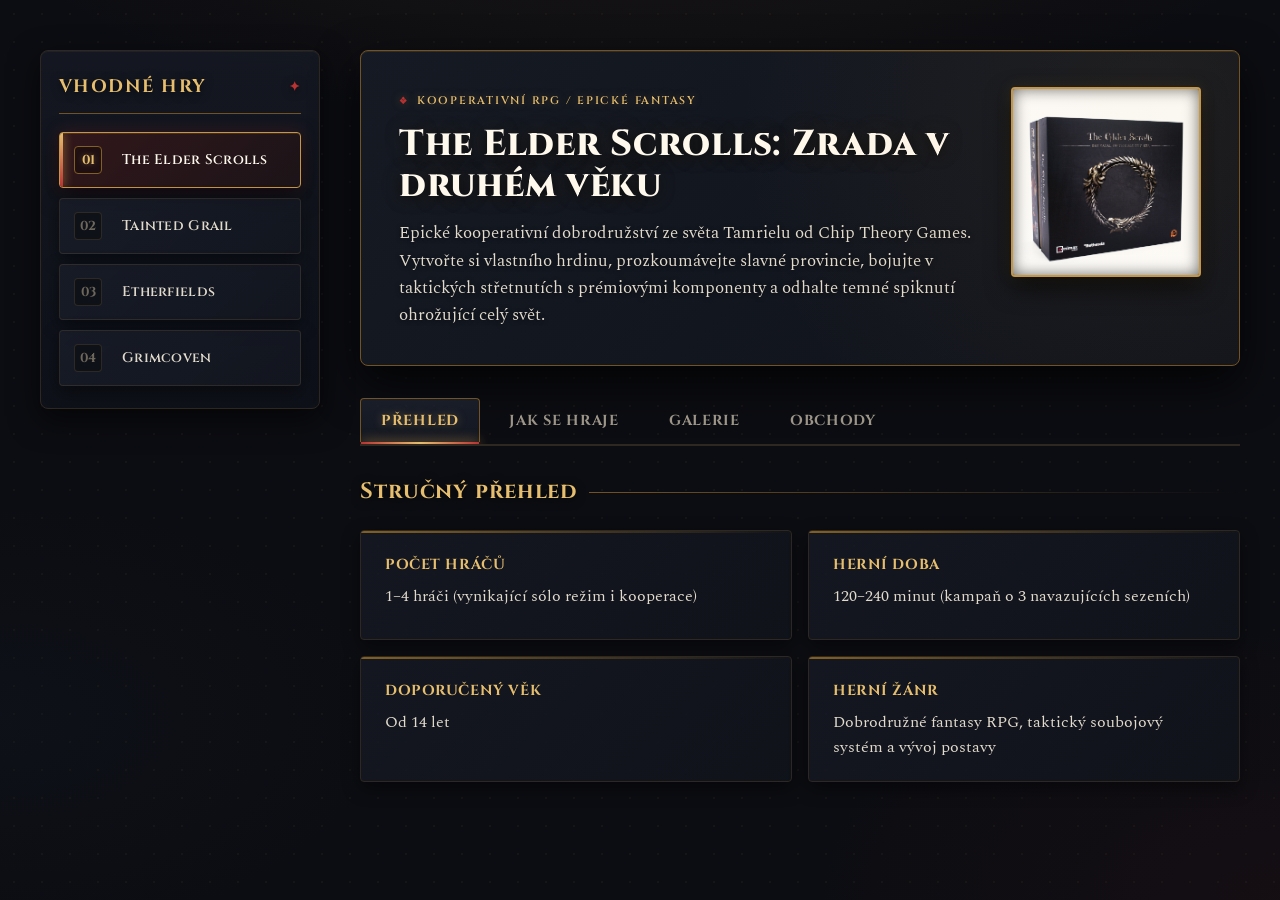
==== commit 0ad7af7f: "short buttons" ====
--- a/index.html
+++ b/index.html
@@ -3,8 +3,8 @@
 <head>
    <meta charset="utf-8">
    <meta name="viewport" content="width=device-width, initial-scale=1">
-   <meta name="description" content="A board game shortlist for game night.">
-   <title>Game Night Shortlist</title>
+   <meta name="description" content="Výběr budoucích her">
+   <title>Výběr budoucích her</title>
    <link rel="preconnect" href="https://fonts.googleapis.com">
    <link rel="preconnect" href="https://fonts.gstatic.com" crossorigin>
    <link href="https://fonts.googleapis.com/css2?family=Cinzel+Decorative:wght@700&family=Cinzel:wght@400;600;700;800;900&family=Spectral:ital,wght@0,300;0,400;0,500;0,600;0,700;1,400;1,600&display=swap" rel="stylesheet">
@@ -213,8 +213,8 @@
    function createGameButton(src, index, htmlContent) {
       const parser = new DOMParser();
       const doc = parser.parseFromString(htmlContent, 'text/html');
-      const heading = doc.querySelector('.game-hero h2') || doc.querySelector('h2');
-      const gameName = heading ? heading.textContent.trim() : '';
+      const heading = doc.querySelector('input.game-name').value || doc.querySelector('h2').textContent;
+      const gameName = heading || '';
       const gameId = `game-${index}`;
 
       const button = document.createElement('button');
--- a/style.css
+++ b/style.css
@@ -282,7 +282,7 @@
    display: grid;
    grid-template-columns: 1fr 190px;
    gap: 32px;
-   align-items: center;
+   align-items: start;
    min-height: 245px;
    padding: 36px 38px;
    background: linear-gradient(135deg, rgba(22, 27, 37, 0.95) 0%, rgba(16, 19, 27, 0.98) 100%);
@@ -327,7 +327,6 @@
 .game-stamp {
    display: grid;
    place-items: center;
-   align-self: center;
    height: 190px;
    width: 100%;
    border-radius: var(--radius-sm);
@@ -366,6 +365,7 @@
    border-bottom: 2px solid var(--line);
    position: relative;
    padding-bottom: 2px;
+   overflow: hidden;
 }
 
 .tab {
@@ -707,17 +707,6 @@
       padding: 16px;
    }
 
-   .game-list {
-      display: flex;
-      overflow-x: auto;
-      padding-bottom: 8px;
-      gap: 12px;
-   }
-
-   .game-button {
-      flex: 0 0 220px;
-   }
-
    .game-button:hover {
       transform: none;
    }
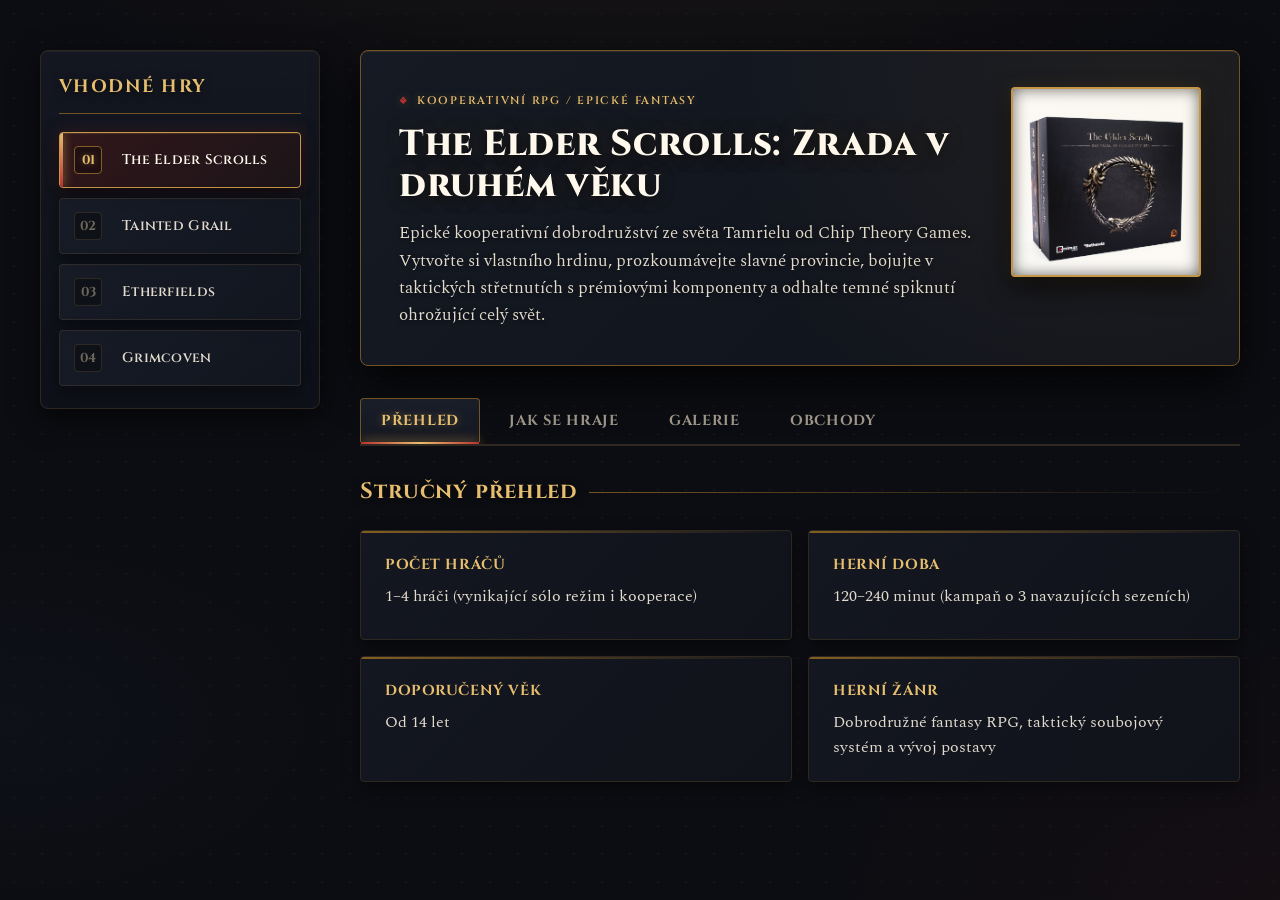
==== commit 5f0ebb4d: "no star h2" ====
--- a/index.html
+++ b/index.html
@@ -5,11 +5,12 @@
    <meta name="viewport" content="width=device-width, initial-scale=1">
    <meta name="description" content="Výběr budoucích her">
    <title>Výběr budoucích her</title>
+   <link rel="icon" type="image/svg+xml" href="favicon.svg">
    <link rel="preconnect" href="https://fonts.googleapis.com">
    <link rel="preconnect" href="https://fonts.gstatic.com" crossorigin>
    <link href="https://fonts.googleapis.com/css2?family=Cinzel+Decorative:wght@700&family=Cinzel:wght@400;600;700;800;900&family=Spectral:ital,wght@0,300;0,400;0,500;0,600;0,700;1,400;1,600&display=swap" rel="stylesheet">
    <link rel="stylesheet" href="https://cdn.jsdelivr.net/npm/@fancyapps/ui@5.0/dist/fancybox/fancybox.css">
-   <link rel="stylesheet" href="style.css">
+   <link rel="stylesheet" href="style.css?2">
 </head>
 <body>
 <div class="shell">
@@ -243,7 +244,7 @@
    }
 
    function loadGameList(index = 1) {
-      const src = `games/game-${index}.html`;
+      const src = `games/game-${index}.html?t=` + 20;
       if (gameCache[src]) {
          createGameButton(src, index, gameCache[src]);
          loadGameList(index + 1);
--- a/style.css
+++ b/style.css
@@ -169,12 +169,6 @@
    justify-content: space-between;
 }
 
-.selector h2::after {
-   content: '✦';
-   font-size: 13px;
-   color: var(--crimson-light);
-}
-
 .game-list {
    display: grid;
    gap: 10px;
